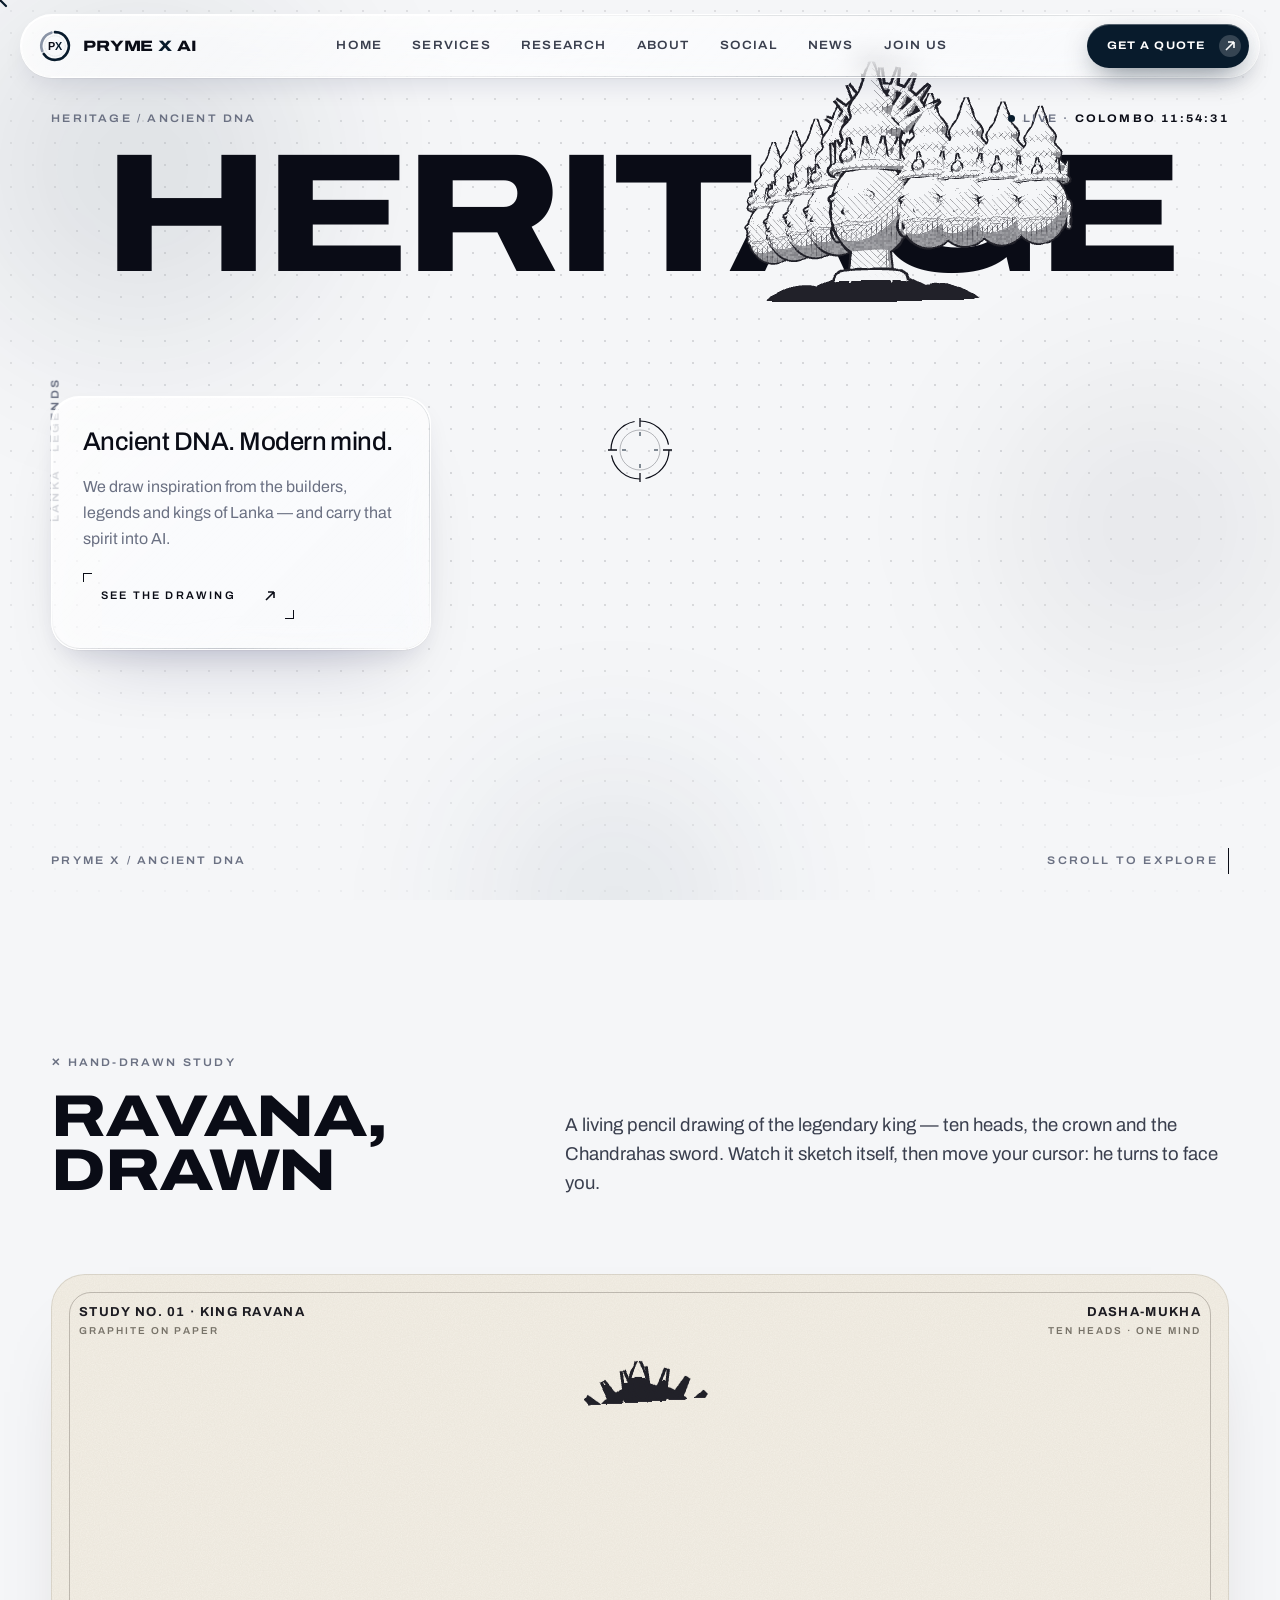
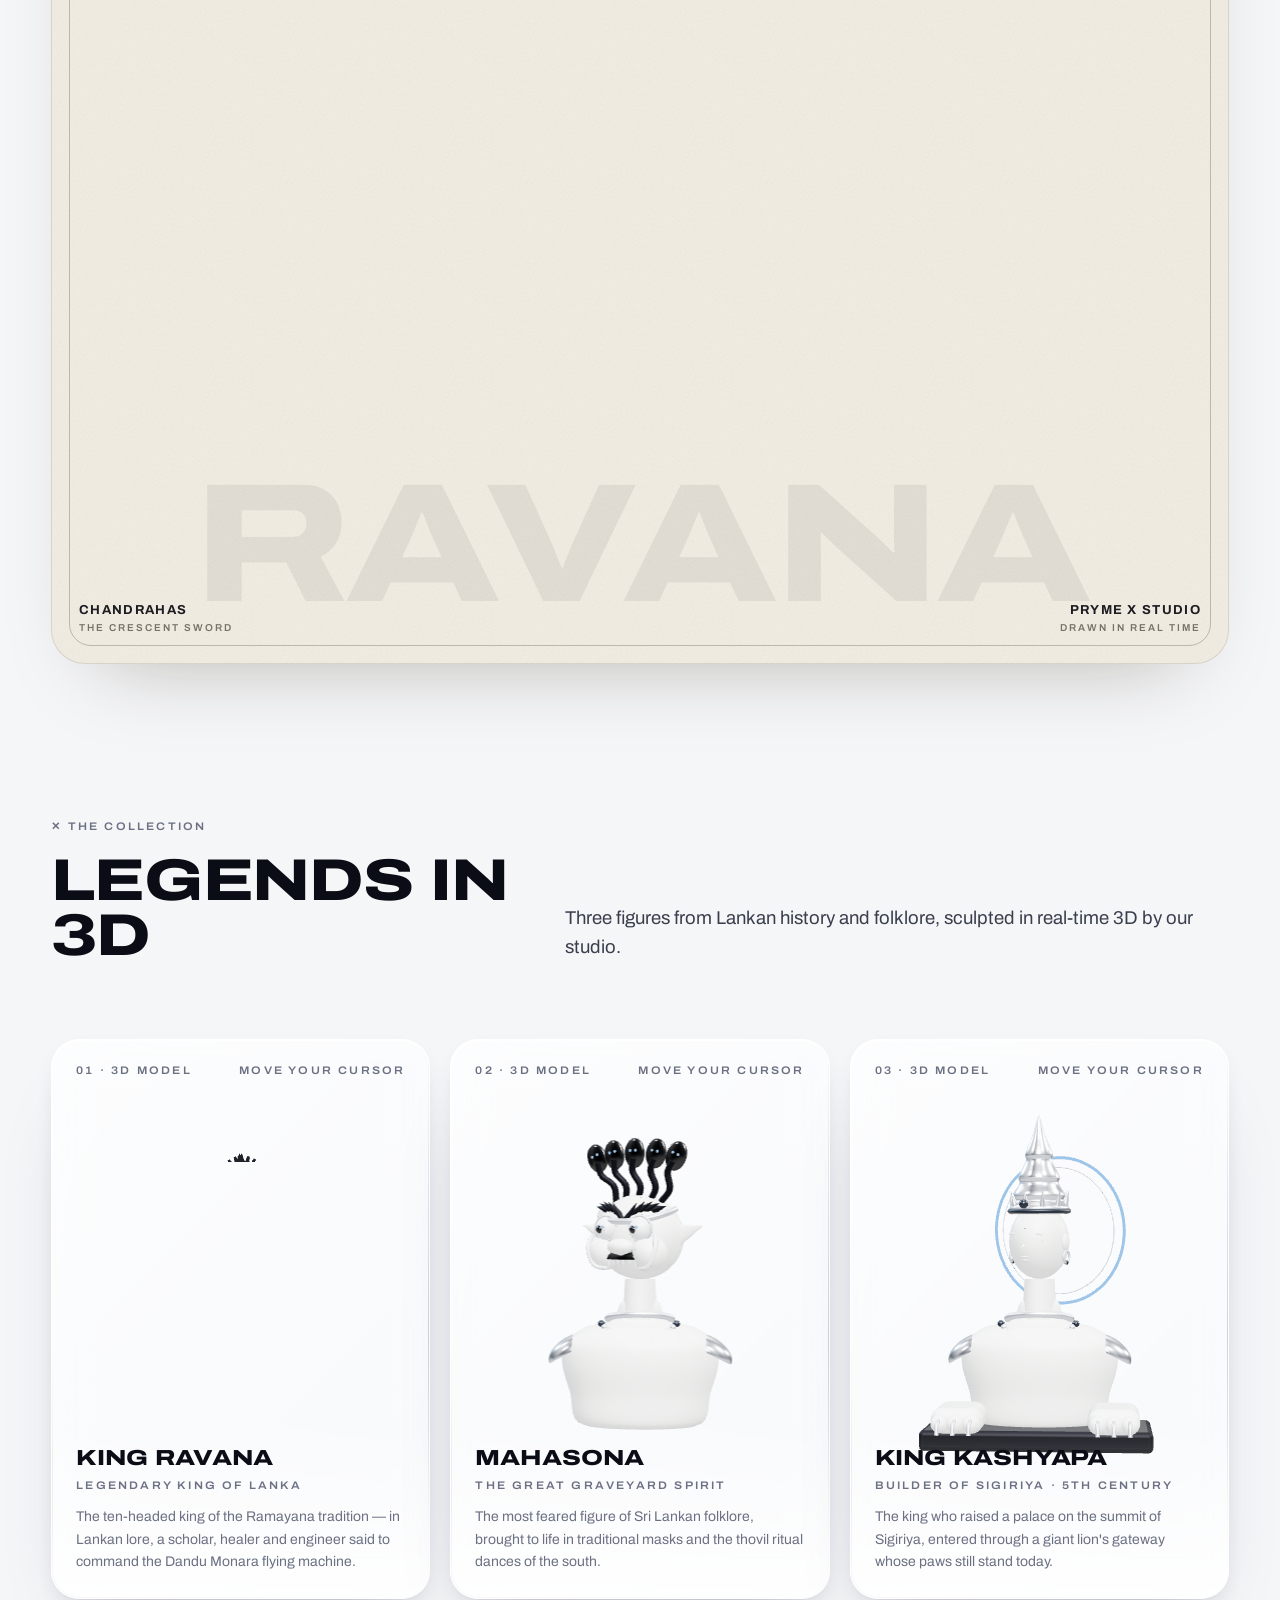
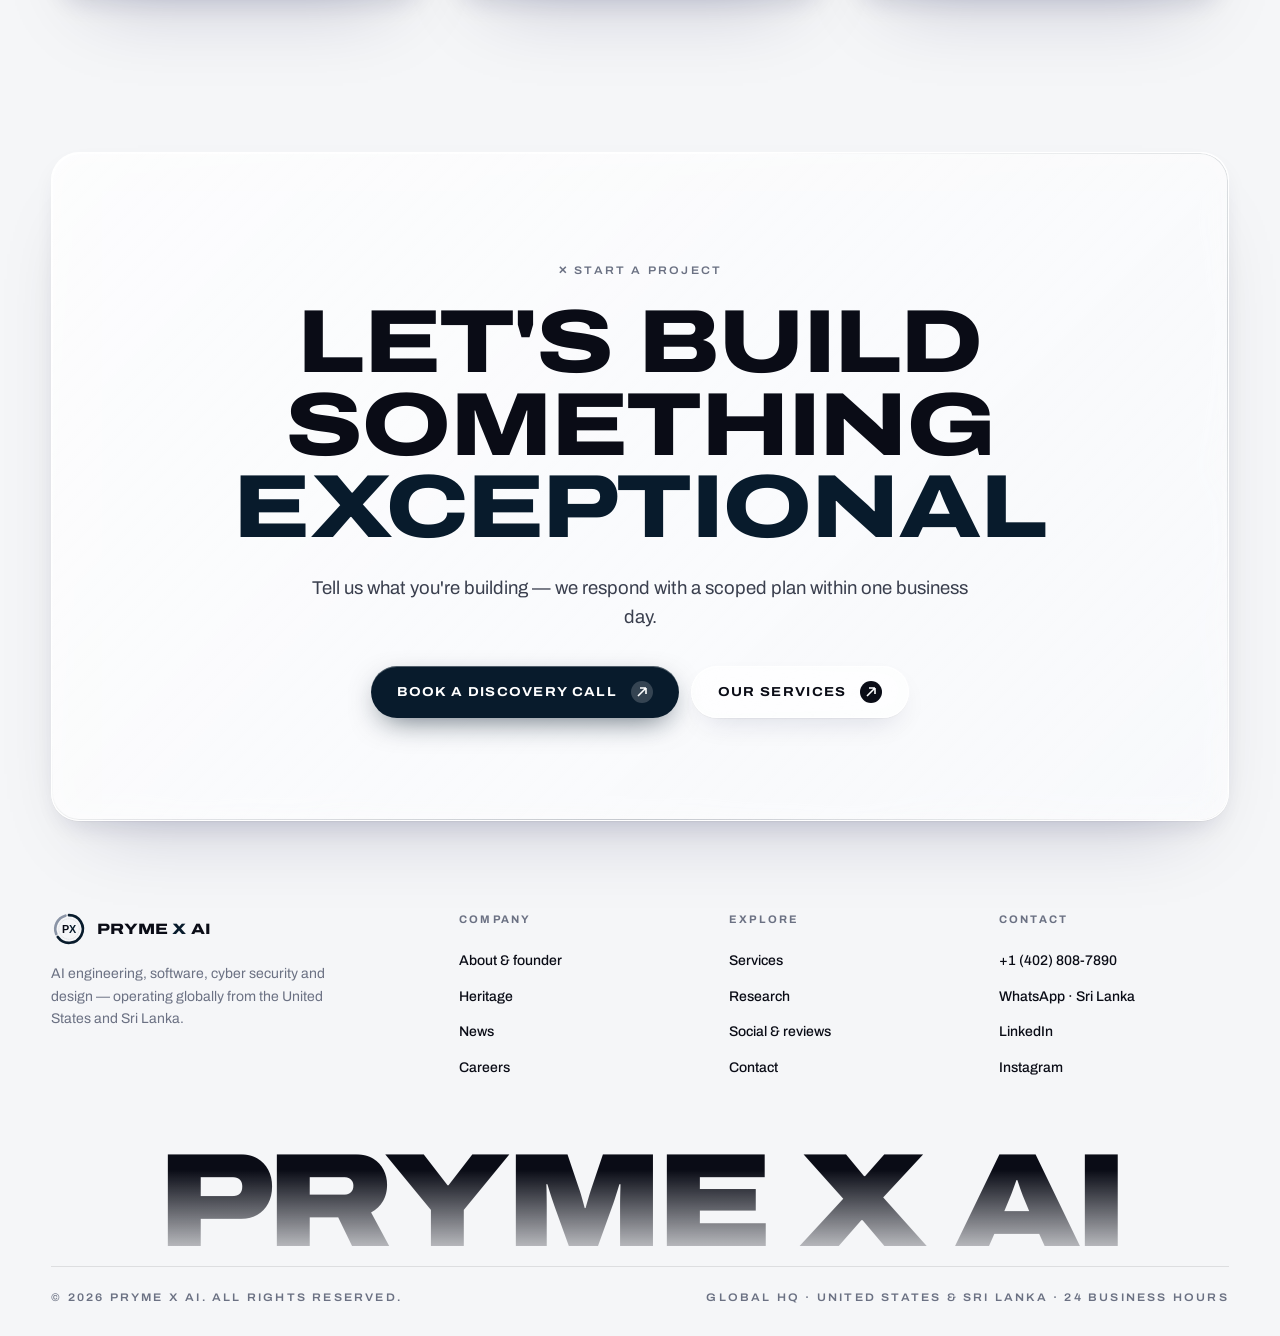
==== heritage.html @ f68b7bb7 "Add files via upload" ====
<!DOCTYPE html>
<html lang="en">
<head>
<meta charset="utf-8">
<meta name="viewport" content="width=device-width, initial-scale=1, viewport-fit=cover">
<title>Heritage — Pryme X AI</title>
<meta name="description" content="Pryme X AI heritage: a hand-drawn study of King Ravana and real-time 3D models of Ravana, Mahasona and King Kashyapa.">
<meta name="theme-color" content="#F5F6F8">
<meta property="og:type" content="website">
<meta property="og:site_name" content="Pryme X AI">
<meta property="og:title" content="Heritage — Pryme X AI">
<meta property="og:description" content="Pryme X AI heritage: a hand-drawn study of King Ravana and real-time 3D models of Ravana, Mahasona and King Kashyapa.">
<meta property="og:image" content="assets/img/og-image.png">
<meta name="twitter:card" content="summary_large_image">
<link rel="icon" type="image/svg+xml" href="assets/img/favicon.svg">
<link rel="icon" type="image/png" sizes="32x32" href="assets/img/favicon-32.png">
<link rel="apple-touch-icon" href="assets/img/apple-touch-icon.png">
<link rel="manifest" href="site.webmanifest">
<link rel="preload" href="assets/fonts/archivo-latin-wdth-normal.woff2" as="font" type="font/woff2" crossorigin>
<link rel="stylesheet" href="assets/css/style.css">
<script type="importmap">{"imports":{"three":"./assets/js/vendor/three.module.min.js"}}</script>
<script src="site-config.js"></script>
<script src="assets/js/main.js" defer></script>
<script type="module" src="assets/js/scenes.js"></script>
</head>
<body data-page-id="heritage">
<div class="loader" aria-hidden="true">
  <div class="ld-panel ld-top"></div><div class="ld-panel ld-bot"></div>
  <div class="ld-grid"></div>
  <div class="ld-corner tl label">Pryme X / Core AI</div><div class="ld-corner tr label">Colombo · United States</div>
  <div class="ld-corner bl label">v2026.10</div><div class="ld-corner br label"><span class="ld-status">Initialising core</span></div>
  <div class="ld-center">
    <div class="ld-mark">
      <svg class="ld-ring" viewBox="0 0 200 200"><circle class="ld-track" cx="100" cy="100" r="92"/><circle class="ld-prog" cx="100" cy="100" r="92"/><g class="ld-ticks"></g></svg>
      <svg class="ld-spin" viewBox="0 0 200 200"><circle cx="100" cy="100" r="78" fill="none" stroke="#0A0C16" stroke-opacity=".25" stroke-width="1" stroke-dasharray="2 7"/><path d="M100 22 A78 78 0 0 1 178 100" fill="none" stroke="#081B2C" stroke-width="2" stroke-linecap="round"/></svg>
      <img data-logo src="assets/img/logo.svg" alt="" width="84" height="84">
    </div>
    <div class="ld-word"><span>P</span><span>R</span><span>Y</span><span>M</span><span>E</span><span class="sp"> </span><span class="x">X</span><span class="sp"> </span><span>A</span><span>I</span></div>
    <div class="ld-bar"><i></i></div>
    <div class="ld-pct"><b class="pct">000</b><span class="label">%</span></div>
  </div>
</div>
<div class="page-fade" aria-hidden="true"></div>
<div class="ambient" aria-hidden="true"><i></i><i></i><i></i></div>
<svg width="0" height="0" style="position:absolute" aria-hidden="true"><filter id="liquid" x="0" y="0" width="100%" height="100%" color-interpolation-filters="sRGB"><feTurbulence type="fractalNoise" baseFrequency="0.006 0.011" numOctaves="2" seed="11" result="n"/><feGaussianBlur in="n" stdDeviation="2.5" result="nb"/><feDisplacementMap in="SourceGraphic" in2="nb" scale="34" xChannelSelector="R" yChannelSelector="G"/></filter></svg>
<header class="nav glass liquid">
  <a class="brand" href="index.html" aria-label="Pryme X AI home"><img data-logo src="assets/img/logo.svg" alt="Pryme X AI logo" width="36" height="36"><span>PRYME <em>X</em> AI</span></a>
  <nav aria-label="Main"><ul class="nav-links"><li><a href="index.html" data-page="index">Home</a></li><li><a href="services.html" data-page="services">Services</a></li><li><a href="research.html" data-page="research">Research</a></li><li><a href="about.html" data-page="about">About</a></li><li><a href="social.html" data-page="social">Social</a></li><li><a href="news.html" data-page="news">News</a></li><li><a href="join.html" data-page="join">Join Us</a></li></ul></nav>
  <a class="btn btn-primary" href="join.html#contact" >Get a quote<span class="arr"><svg width="12" height="12" viewBox="0 0 12 12" fill="none"><path d="M2 10L10 2M10 2H4M10 2v6" stroke="currentColor" stroke-width="1.6"/></svg></span></a>
  <button class="burger" aria-label="Menu" aria-expanded="false"><span></span></button>
</header>
<div class="mnav"><a href="index.html" data-page="index">Home</a><a href="services.html" data-page="services">Services</a><a href="research.html" data-page="research">Research</a><a href="about.html" data-page="about">About</a><a href="social.html" data-page="social">Social</a><a href="news.html" data-page="news">News</a><a href="join.html" data-page="join">Join Us</a><a href="heritage.html" data-page="heritage">Heritage</a><div style="margin-top:auto"><a class="btn btn-primary" href="join.html#contact" >Get a quote<span class="arr"><svg width="12" height="12" viewBox="0 0 12 12" fill="none"><path d="M2 10L10 2M10 2H4M10 2v6" stroke="currentColor" stroke-width="1.6"/></svg></span></a></div></div>
<main>
<section class="hero">
  <div class="wrap crumbs"><span class="label">Heritage / Ancient DNA</span><span class="label"><span class="dot" style="display:inline-block;margin-right:8px"></span>Live · <b data-clock>Colombo</b></span></div>
  <h1 class="mega" data-scramble>HERITAGE</h1>
  <div class="stage" data-scene="ravana" data-mode="hero" data-offset="0.36"></div>
  <span class="side-tag label">lanka · legends</span>
  <div class="hero-card glass liquid card" style="left:var(--pad);top:44%" data-reveal data-tilt>
    <p class="title-lg">Ancient DNA. Modern mind.</p>
    <p class="muted" style="margin-bottom:22px">We draw inspiration from the builders, legends and kings of Lanka — and carry that spirit into AI.</p>
    <a class="bracket" href="#xray">See the drawing <svg width="12" height="12" viewBox="0 0 12 12" fill="none"><path d="M2 10L10 2M10 2H4M10 2v6" stroke="currentColor" stroke-width="1.6"/></svg></a>
  </div>
  
  <div class="hero-meta"><span class="label">Pryme X / Ancient DNA</span><span class="label scroll-cue">Scroll to explore <i></i></span></div>
</section>

<section class="section" id="xray"><div class="wrap">
  <div class="section-head"><div><span class="label">✕ Hand-drawn study</span><h2 class="h2" data-reveal>Ravana, drawn</h2></div><p class="lead" data-reveal style="--d:.1s">A living pencil drawing of the legendary king — ten heads, the crown and the Chandrahas sword. Watch it sketch itself, then move your cursor: he turns to face you.</p></div>
  <div class="sketch" data-reveal>
    <h2 class="mega" aria-hidden="true">RAVANA</h2>
    <div class="stage" data-scene="sketch"></div>
    <div class="anno" style="left:28px;top:28px"><b>Study No. 01 · King Ravana</b>Graphite on paper</div>
    <div class="anno" style="right:28px;top:28px;text-align:right"><b>Dasha-mukha</b>Ten heads · one mind</div>
    <div class="anno" style="left:28px;bottom:28px"><b>Chandrahas</b>The crescent sword</div>
    <div class="anno" style="right:28px;bottom:28px;text-align:right"><b>Pryme X Studio</b>Drawn in real time</div>
  </div>
</div></section>
<section class="section" style="padding-top:0"><div class="wrap">
  <div class="section-head"><div><span class="label">✕ The collection</span><h2 class="h2" data-reveal>Legends in 3D</h2></div><p class="lead" data-reveal style="--d:.1s">Three figures from Lankan history and folklore, sculpted in real-time 3D by our studio.</p></div>
  <div class="grid-3"><article class="glass model-card" data-reveal style="--d:0.0s"><div class="stage" data-scene="ravana"></div><div class="top"><span class="label">01 · 3D model</span><span class="label">Move your cursor</span></div><div class="meta"><div><h3 class="h3">King Ravana</h3><span class="label">Legendary king of Lanka</span><p class="muted" style="font-size:14px;margin-top:10px">The ten-headed king of the Ramayana tradition — in Lankan lore, a scholar, healer and engineer said to command the Dandu Monara flying machine.</p></div></div></article><article class="glass model-card" data-reveal style="--d:0.08s"><div class="stage" data-scene="mahasona"></div><div class="top"><span class="label">02 · 3D model</span><span class="label">Move your cursor</span></div><div class="meta"><div><h3 class="h3">Mahasona</h3><span class="label">The great graveyard spirit</span><p class="muted" style="font-size:14px;margin-top:10px">The most feared figure of Sri Lankan folklore, brought to life in traditional masks and the thovil ritual dances of the south.</p></div></div></article><article class="glass model-card" data-reveal style="--d:0.16s"><div class="stage" data-scene="kashyapa"></div><div class="top"><span class="label">03 · 3D model</span><span class="label">Move your cursor</span></div><div class="meta"><div><h3 class="h3">King Kashyapa</h3><span class="label">Builder of Sigiriya · 5th century</span><p class="muted" style="font-size:14px;margin-top:10px">The king who raised a palace on the summit of Sigiriya, entered through a giant lion's gateway whose paws still stand today.</p></div></div></article></div>
</div></section>

</main>
<section class="wrap" style="padding-bottom:20px">
  <div class="cta glass liquid" data-reveal>
    <span class="label">✕ Start a project</span>
    <h2 class="h1">Let's build something <span class="blue">exceptional</span></h2>
    <p class="lead">Tell us what you're building — we respond with a scoped plan within one business day.</p>
    <div class="btn-row"><a class="btn btn-primary" href="join.html#contact" >Book a discovery call<span class="arr"><svg width="12" height="12" viewBox="0 0 12 12" fill="none"><path d="M2 10L10 2M10 2H4M10 2v6" stroke="currentColor" stroke-width="1.6"/></svg></span></a><a class="btn btn-glass" href="services.html" >Our services<span class="arr"><svg width="12" height="12" viewBox="0 0 12 12" fill="none"><path d="M2 10L10 2M10 2H4M10 2v6" stroke="currentColor" stroke-width="1.6"/></svg></span></a></div>
  </div>
</section>
<footer>
  <div class="wrap">
    <div class="foot">
      <div>
        <a class="brand" href="index.html"><img data-logo src="assets/img/logo.svg" alt="Pryme X AI logo" width="36" height="36"><span>PRYME <em>X</em> AI</span></a>
        <p>AI engineering, software, cyber security and design — operating globally from the United States and Sri Lanka.</p>
      </div>
      <div><h4>Company</h4><ul><li><a href="about.html">About &amp; founder</a></li><li><a href="heritage.html">Heritage</a></li><li><a href="news.html">News</a></li><li><a href="join.html">Careers</a></li></ul></div>
      <div><h4>Explore</h4><ul><li><a href="services.html">Services</a></li><li><a href="research.html">Research</a></li><li><a href="social.html">Social &amp; reviews</a></li><li><a href="join.html#contact">Contact</a></li></ul></div>
      <div><h4>Contact</h4><ul><li><a data-phone-us href="tel:+14028087890">+1 (402) 808-7890</a></li><li><a data-wa href="https://wa.me/94740875089" target="_blank" rel="noopener">WhatsApp · Sri Lanka</a></li><li><a href="https://www.linkedin.com/in/yasiru-nethshan-gunasinghe-990766284/" target="_blank" rel="noopener">LinkedIn</a></li><li><a href="https://www.instagram.com/prymexai/" target="_blank" rel="noopener">Instagram</a></li></ul></div>
    </div>
    <div class="foot-mega" aria-hidden="true">PRYME X AI</div>
    <div class="foot-bottom"><span class="label">© <span data-year>2026</span> Pryme X AI. All rights reserved.</span><span class="label">Global HQ · United States &amp; Sri Lanka · 24 business hours</span></div>
  </div>
</footer>
</body>
</html>
---- assets/css/style.css ----
/* ==========================================================================
   PRYME X AI — Liquid Glass Design System
   Colours: white · black · deep blue.  Change brand colours here only.
   ========================================================================== */

@font-face {
  font-family: "Archivo";
  src: url("../fonts/archivo-latin-wdth-normal.woff2") format("woff2-variations");
  font-weight: 100 900; font-stretch: 62% 125%; font-style: normal; font-display: swap;
  unicode-range: U+0000-00FF, U+0131, U+0152-0153, U+02BB-02BC, U+02C6, U+02DA, U+02DC, U+0304, U+0308, U+0329, U+2000-206F, U+20AC, U+2122, U+2191, U+2193, U+2212, U+2215, U+FEFF, U+FFFD;
}
@font-face {
  font-family: "Archivo";
  src: url("../fonts/archivo-latin-ext-wdth-normal.woff2") format("woff2-variations");
  font-weight: 100 900; font-stretch: 62% 125%; font-style: normal; font-display: swap;
  unicode-range: U+0100-02BA, U+02BD-02C5, U+02C7-02CC, U+02CE-02D7, U+02DD-02FF, U+0304, U+0308, U+0329, U+1D00-1DBF, U+1E00-1E9F, U+1EF2-1EFF, U+2020, U+20A0-20AB, U+20AD-20C0, U+2113, U+2C60-2C7F, U+A720-A7FF;
}

:root {
  --blue: #081B2C;          /* deep blue — brand accent */
  --blue-2: #1E3A56;        /* lighter blue for glows */
  --ink: #0A0C16;           /* black */
  --ink-2: #3A3F4E;
  --muted: #6B7183;
  --bg: #F5F6F8;            /* white background */
  --white: #FFFFFF;
  --line: rgba(10, 12, 22, .10);
  --line-2: rgba(10, 12, 22, .18);
  --glass: rgba(255, 255, 255, .52);
  --glass-strong: rgba(255, 255, 255, .72);
  --glass-border: rgba(255, 255, 255, .95);
  --shadow: 0 1px 1px rgba(10,12,22,.04), 0 12px 30px -12px rgba(10,20,70,.16), 0 40px 80px -40px rgba(10,20,70,.22);
  --radius: 28px;
  --radius-s: 16px;
  --pad: clamp(16px, 4vw, 56px);
  --max: 1360px;
  --ease: cubic-bezier(.22, 1, .36, 1);
  --font: "Archivo", "Helvetica Neue", Arial, sans-serif;
}

* { box-sizing: border-box; margin: 0; padding: 0; }
html { -webkit-text-size-adjust: 100%; scroll-behavior: smooth; }
html, body { overflow-x: clip; }
body {
  font-family: var(--font); font-stretch: 100%; font-weight: 400;
  color: var(--ink); background: var(--bg);
  font-size: 16px; line-height: 1.6; overflow-x: hidden;
  -webkit-font-smoothing: antialiased; text-rendering: optimizeLegibility;
}
img, svg, canvas, video { display: block; max-width: 100%; }
a { color: inherit; text-decoration: none; }
button { font: inherit; color: inherit; background: none; border: 0; cursor: pointer; }
::selection { background: var(--blue); color: #fff; }

/* ---------- ambient background (gives the glass something to refract) ---------- */
.ambient { position: fixed; inset: 0; z-index: -2; pointer-events: none; overflow: hidden; }
.ambient::before { /* dot grid */
  content: ""; position: absolute; inset: 0;
  background-image: radial-gradient(rgba(10,12,22,.13) 1px, transparent 1.2px);
  background-size: 22px 22px;
  mask-image: radial-gradient(ellipse 90% 80% at 50% 40%, #000 30%, transparent 100%);
}
.ambient i { position: absolute; border-radius: 50%; filter: blur(70px); opacity: .55; animation: drift 26s var(--ease) infinite alternate; }
.ambient i:nth-child(1) { width: 46vw; height: 46vw; left: -12vw; top: -10vw; background: radial-gradient(circle, rgba(8,27,44,.22), transparent 65%); }
.ambient i:nth-child(2) { width: 40vw; height: 40vw; right: -10vw; top: 30vh; background: radial-gradient(circle, rgba(10,12,22,.14), transparent 65%); animation-duration: 32s; }
.ambient i:nth-child(3) { width: 36vw; height: 36vw; left: 30vw; bottom: -18vw; background: radial-gradient(circle, rgba(30,58,86,.18), transparent 65%); animation-duration: 38s; }
@keyframes drift { to { transform: translate3d(8vw, 6vh, 0) scale(1.15); } }

/* ---------- typography: one family, two widths ---------- */
.h1, .h2, .h3, .title-lg, .big-quote { overflow-wrap: break-word; hyphens: manual; min-width: 0; }
.mega, .h1, .h2, .h3, .wide {
  font-stretch: 125%; font-weight: 800; text-transform: uppercase; letter-spacing: -.02em; line-height: .92;
}
.mega { font-size: clamp(54px, 13.2vw, 230px); letter-spacing: -.035em; line-height: .82; }
.h1 { font-size: clamp(28px, 7vw, 112px); }
.h2 { font-size: clamp(30px, 4.6vw, 72px); }
.h2.fit { font-size: clamp(26px, 3vw, 50px); }
.h3 { font-size: clamp(18px, 1.7vw, 24px); letter-spacing: -.005em; line-height: 1.1; }
.lead { font-size: clamp(17px, 1.45vw, 21px); line-height: 1.55; color: var(--ink-2); max-width: 60ch; }
.title-lg { font-size: clamp(26px, 3vw, 44px); font-weight: 500; line-height: 1.12; letter-spacing: -.02em; }
.label {
  font-size: 11px; font-weight: 600; font-stretch: 110%; letter-spacing: .2em; text-transform: uppercase; color: var(--muted);
  font-variant-numeric: tabular-nums;
}
.label b { color: var(--ink); font-weight: 700; }
.blue { color: var(--blue); }
.muted { color: var(--muted); }
p + p { margin-top: 1em; }

/* ---------- layout ---------- */
.wrap { width: 100%; max-width: var(--max); margin: 0 auto; padding: 0 var(--pad); }
section { position: relative; }
.section { padding: clamp(80px, 12vw, 170px) 0; }
.section-head { display: grid; grid-template-columns: 1fr 1.4fr; gap: 40px; align-items: end; margin-bottom: clamp(40px, 6vw, 80px); }
.section-head .label { margin-bottom: 18px; display: block; }
.rule { height: 1px; background: var(--line); border: 0; }
.grid-2 { display: grid; grid-template-columns: repeat(2, 1fr); gap: 20px; }
.grid-3 { display: grid; grid-template-columns: repeat(3, 1fr); gap: 20px; }
.grid-4 { display: grid; grid-template-columns: repeat(4, 1fr); gap: 20px; }

/* ---------- liquid glass ---------- */
.glass {
  position: relative; isolation: isolate;
  background: linear-gradient(135deg, rgba(255,255,255,.72), rgba(255,255,255,.38));
  -webkit-backdrop-filter: blur(22px) saturate(170%); backdrop-filter: blur(22px) saturate(170%);
  border: 1px solid var(--glass-border); border-radius: var(--radius);
  box-shadow: inset 0 1px 0 rgba(255,255,255,1), inset 0 -1px 0 rgba(10,12,22,.05), inset 0 0 24px rgba(255,255,255,.35), var(--shadow);
}
.glass::before { /* specular rim */
  content: ""; position: absolute; inset: 0; border-radius: inherit; padding: 1px; pointer-events: none; z-index: -1;
  background: linear-gradient(140deg, rgba(255,255,255,1), rgba(255,255,255,.1) 35%, rgba(8,27,44,.18) 70%, rgba(255,255,255,.9));
  -webkit-mask: linear-gradient(#000 0 0) content-box, linear-gradient(#000 0 0); -webkit-mask-composite: xor; mask-composite: exclude;
}
.glass::after { /* moving glare (driven by --gx / --gy) */
  content: ""; position: absolute; inset: 0; border-radius: inherit; pointer-events: none; z-index: 2; opacity: 0; transition: opacity .4s;
  background: radial-gradient(420px circle at var(--gx, 50%) var(--gy, 0%), rgba(255,255,255,.6), transparent 45%);
  mix-blend-mode: soft-light;
}
.glass:hover::after { opacity: 1; }
.liquid-on .glass.liquid { -webkit-backdrop-filter: blur(14px) saturate(180%) url(#liquid); backdrop-filter: blur(14px) saturate(180%) url(#liquid); }
.glass-dark {
  background: linear-gradient(135deg, rgba(10,12,22,.72), rgba(10,12,22,.42));
  -webkit-backdrop-filter: blur(22px) saturate(160%); backdrop-filter: blur(22px) saturate(160%);
  border: 1px solid rgba(255,255,255,.18); color: #fff; border-radius: var(--radius);
  box-shadow: inset 0 1px 0 rgba(255,255,255,.25), 0 30px 60px -30px rgba(0,0,0,.5);
}
[data-tilt] { transform-style: preserve-3d; transition: transform .5s var(--ease); will-change: transform; }
.card { padding: clamp(22px, 2.4vw, 34px); }

/* ---------- buttons ---------- */
.btn {
  --h: 52px; position: relative; display: inline-flex; align-items: center; gap: 14px; height: var(--h); padding: 0 26px;
  border-radius: 999px; font-size: 13px; font-weight: 700; font-stretch: 112%; letter-spacing: .1em; text-transform: uppercase;
  transition: transform .35s var(--ease), background .35s, color .35s, box-shadow .35s; overflow: hidden; white-space: nowrap;
}
.btn .arr { width: 22px; height: 22px; border-radius: 50%; display: grid; place-items: center; transition: transform .4s var(--ease); }
.btn:hover .arr { transform: rotate(-45deg); }
.btn-primary { background: var(--blue); color: #fff; box-shadow: 0 10px 30px -10px rgba(8,27,44,.7), inset 0 1px 0 rgba(255,255,255,.3); }
.btn-primary .arr { background: rgba(255,255,255,.18); }
.btn-primary:hover { background: #1E3A56; box-shadow: 0 10px 30px -10px rgba(10,12,22,.6); }
.btn-ink { background: var(--ink); color: #fff; }
.btn-ink .arr { background: rgba(255,255,255,.14); }
.btn-ink:hover { background: var(--blue); }
.btn-glass { background: rgba(255,255,255,.55); border: 1px solid rgba(255,255,255,.95); -webkit-backdrop-filter: blur(16px); backdrop-filter: blur(16px); box-shadow: var(--shadow); }
.btn-glass .arr { background: var(--ink); color: #fff; }
.btn-glass:hover { background: #fff; }
.btn-line { border: 1px solid var(--line-2); }
.btn-line:hover { border-color: var(--ink); }
.btn:active { transform: scale(.97); }
.btn-row { display: flex; flex-wrap: wrap; gap: 12px; }

/* corner-bracket link (AbsolX style) */
.bracket { position: relative; display: inline-flex; align-items: center; gap: 28px; padding: 14px 18px; font-size: 11px; font-weight: 600; letter-spacing: .2em; text-transform: uppercase; }
.bracket::before, .bracket::after { content: ""; position: absolute; width: 8px; height: 8px; border: 1px solid var(--ink); transition: all .35s var(--ease); }
.bracket::before { top: 0; left: 0; border-right: 0; border-bottom: 0; }
.bracket::after { bottom: 0; right: 0; border-left: 0; border-top: 0; }
.bracket:hover::before, .bracket:hover::after { width: 100%; height: 100%; border-color: var(--blue); }
.bracket:hover { color: var(--blue); }

/* ---------- navigation ---------- */
.nav {
  position: fixed; z-index: 50; top: 14px; left: 50%; transform: translateX(-50%);
  width: min(calc(100% - 24px), 1240px); height: 64px; padding: 0 10px 0 16px;
  display: flex; align-items: center; justify-content: space-between; gap: 18px; border-radius: 999px;
  transition: transform .5s var(--ease), top .5s var(--ease);
}
.nav.hide { transform: translate(-50%, -120%); }
.brand { display: flex; align-items: center; gap: 10px; flex-shrink: 0; }
.brand img { width: 36px; height: 36px; object-fit: contain; }
.brand span { font-size: 15px; font-weight: 800; font-stretch: 125%; letter-spacing: -.01em; white-space: nowrap; }
.brand span em { font-style: normal; color: var(--blue); }
.nav-links { display: flex; gap: 2px; list-style: none; }
.nav-links a {
  position: relative; display: block; padding: 9px 14px; border-radius: 999px; font-size: 12px; font-weight: 600; font-stretch: 110%;
  letter-spacing: .1em; text-transform: uppercase; color: var(--ink-2); transition: color .3s, background .3s;
}
.nav-links a:hover { color: var(--ink); background: rgba(255,255,255,.7); }
.nav-links a.active { color: #fff; background: var(--ink); }
.nav .btn { --h: 44px; padding: 0 8px 0 20px; font-size: 11px; }
.burger { display: none; width: 44px; height: 44px; border-radius: 50%; background: var(--ink); color: #fff; place-items: center; }
.burger span { display: block; width: 16px; height: 1.5px; background: currentColor; box-shadow: 0 5px 0 currentColor, 0 -5px 0 currentColor; }
.mnav {
  position: fixed; z-index: 49; inset: 0; padding: 100px 24px 30px; display: flex; flex-direction: column; gap: 6px;
  background: rgba(245,246,248,.82); -webkit-backdrop-filter: blur(30px) saturate(180%); backdrop-filter: blur(30px) saturate(180%);
  opacity: 0; visibility: hidden; transition: opacity .4s, visibility .4s;
}
.mnav.open { opacity: 1; visibility: visible; }
.mnav a { font-size: clamp(30px, 9vw, 48px); font-weight: 800; font-stretch: 125%; text-transform: uppercase; letter-spacing: -.02em; line-height: 1.1; padding: 6px 0; border-bottom: 1px solid var(--line); transform: translateY(20px); opacity: 0; transition: all .5s var(--ease); }
.mnav.open a { transform: none; opacity: 1; }
.mnav a.active { color: var(--blue); }

/* ---------- scope cursor ---------- */
.scope, .scope-x { position: fixed; left: 0; top: 0; z-index: 9999; pointer-events: none; will-change: transform; }
.scope { width: 64px; height: 64px; margin: -32px 0 0 -32px; transition: width .35s var(--ease), height .35s var(--ease), margin .35s var(--ease), opacity .3s; }
.scope svg { width: 100%; height: 100%; overflow: visible; }
.scope .ring { animation: spin 9s linear infinite; transform-origin: 50% 50%; }
.scope-x { width: 18px; height: 18px; margin: -9px 0 0 -9px; }
.scope-x svg { width: 100%; height: 100%; }
.scope.hot { width: 92px; height: 92px; margin: -46px 0 0 -46px; }
.scope.hot .ring circle { stroke: var(--blue); }
.scope.down { width: 46px; height: 46px; margin: -23px 0 0 -23px; }
.has-scope, .has-scope * { cursor: none !important; }
@keyframes spin { to { transform: rotate(360deg); } }

/* ---------- hero (shared) ---------- */
.hero { position: relative; min-height: 100svh; padding: 110px 0 40px; overflow: hidden; display: flex; flex-direction: column; }
.hero .stage { position: absolute; inset: 0; z-index: 1; }
.hero .stage canvas { width: 100% !important; height: 100% !important; }
.hero .mega { position: relative; z-index: 0; text-align: center; white-space: nowrap; color: var(--ink); }
.hero .over { position: relative; z-index: 2; }
.hero-meta { position: absolute; z-index: 3; left: var(--pad); right: var(--pad); bottom: 26px; display: flex; justify-content: space-between; align-items: center; pointer-events: none; }
.hero-meta > * { pointer-events: auto; }
.crumbs { position: relative; z-index: 3; display: flex; justify-content: space-between; margin-bottom: 18px; }
.scroll-cue { display: inline-flex; gap: 10px; align-items: center; }
.scroll-cue i { width: 1px; height: 26px; background: var(--ink); position: relative; overflow: hidden; }
.scroll-cue i::after { content: ""; position: absolute; left: 0; top: -100%; width: 1px; height: 100%; background: var(--blue); animation: cue 1.8s var(--ease) infinite; }
@keyframes cue { to { top: 100%; } }
.side-tag { position: absolute; z-index: 3; left: calc(var(--pad) - 4px); top: 50%; writing-mode: vertical-rl; transform: rotate(180deg) translateY(50%); }
.hero-card { position: absolute; z-index: 3; max-width: 380px; }
.hero-card .title-lg { font-size: clamp(22px, 2vw, 30px); margin-bottom: 18px; }
.chip { display: inline-flex; align-items: center; gap: 10px; padding: 8px 14px; border-radius: 999px; }
.dot { width: 7px; height: 7px; border-radius: 50%; background: var(--blue); box-shadow: 0 0 0 0 rgba(8,27,44,.5); animation: ping 2s infinite; flex-shrink: 0; }
@keyframes ping { 70% { box-shadow: 0 0 0 9px rgba(8,27,44,0); } 100% { box-shadow: 0 0 0 0 rgba(8,27,44,0); } }

/* ---------- home hero: real Colombo photo banner ---------- */
.home-hero { padding: 12px; min-height: 100svh; }
.banner {
  position: relative; flex: 1; min-height: calc(100svh - 24px); border-radius: 34px; overflow: hidden; isolation: isolate;
  background: #1b1f2a; box-shadow: 0 40px 80px -40px rgba(10,20,70,.45);
}
.banner .photo {
  position: absolute; inset: -4%; z-index: -2;
  background-image: var(--hero-img, url("https://images.unsplash.com/photo-1561426802-392f5b6290cf?q=80&w=2400&auto=format&fit=crop"));
  background-size: cover; background-position: 50% 45%;
  animation: kenburns 28s ease-in-out infinite alternate; will-change: transform;
}
@keyframes kenburns { from { transform: scale(1) translate3d(0,0,0); } to { transform: scale(1.12) translate3d(-1.5%, -1%, 0); } }
.banner::before { content: ""; position: absolute; inset: 0; z-index: -1;
  background: linear-gradient(100deg, rgba(5,8,25,.82) 0%, rgba(5,8,25,.45) 42%, rgba(5,8,25,.05) 70%), linear-gradient(0deg, rgba(5,8,25,.65), transparent 40%); }
.banner .stage { z-index: 1; }
.banner-inner { position: relative; z-index: 2; height: 100%; min-height: calc(100svh - 24px); padding: 120px clamp(22px, 5vw, 72px) 34px; display: flex; flex-direction: column; justify-content: flex-end; color: #fff; pointer-events: none; }
.banner-inner > * { pointer-events: auto; }
.banner .h1 { max-width: 12ch; margin: 22px 0 22px; font-size: clamp(30px, 6.4vw, 100px); }
.banner-inner > .chip { align-self: flex-start; }
.banner .h1 .blue { color: #A9BED3; }
.banner .lead { color: rgba(255,255,255,.82); margin-bottom: 30px; }
.banner .label { color: rgba(255,255,255,.7); }
.banner .chip { background: rgba(255,255,255,.12); border: 1px solid rgba(255,255,255,.28); -webkit-backdrop-filter: blur(14px); backdrop-filter: blur(14px); color: #fff; }
.stats { display: grid; grid-template-columns: repeat(4, 1fr); margin-top: 42px; padding: 22px 8px; }
.stats > div { text-align: center; padding: 6px 10px; border-left: 1px solid rgba(255,255,255,.16); }
.stats > div:first-child { border-left: 0; }
.stats .num { font-size: clamp(28px, 3.4vw, 48px); font-weight: 800; font-stretch: 125%; letter-spacing: -.03em; line-height: 1; }
.stats .num sup { color: #A9BED3; font-size: .6em; vertical-align: top; }
.stats .label { margin-top: 10px; display: block; }
.banner .loc { position: absolute; z-index: 2; right: clamp(22px, 5vw, 72px); top: 120px; text-align: right; }

/* ---------- marquee ---------- */
.marquee { overflow: hidden; padding: 30px 0; mask-image: linear-gradient(90deg, transparent, #000 10%, #000 90%, transparent); }
.marquee-track { display: flex; gap: 70px; width: max-content; animation: marq 40s linear infinite; }
.marquee-track span { font-size: 18px; font-weight: 700; font-stretch: 125%; text-transform: uppercase; color: #9aa0ae; letter-spacing: -.01em; white-space: nowrap; display: flex; align-items: center; gap: 70px; }
.marquee-track span::after { content: "✕"; font-size: 11px; color: var(--blue); }
@keyframes marq { to { transform: translateX(-50%); } }

/* ---------- cards & lists ---------- */
.svc { display: flex; flex-direction: column; min-height: 300px; }
.svc .idx { display: flex; justify-content: space-between; align-items: center; margin-bottom: auto; }
.svc .ico { width: 54px; height: 54px; border-radius: 16px; display: grid; place-items: center; background: var(--ink); color: #fff; margin: 34px 0 22px; }
.svc .ico svg { width: 24px; height: 24px; }
.svc h3 { margin-bottom: 10px; }
.svc p { color: var(--muted); font-size: 15px; }
.svc.feature { background: var(--ink); color: #fff; }
.svc.feature p { color: rgba(255,255,255,.7); }
.svc.feature .ico { background: var(--blue); }
.tags { display: flex; flex-wrap: wrap; gap: 6px; margin-top: 18px; }
.tags span { font-size: 11px; font-weight: 600; letter-spacing: .08em; text-transform: uppercase; padding: 6px 10px; border-radius: 999px; border: 1px solid var(--line-2); }
.svc.feature .tags span { border-color: rgba(255,255,255,.25); }
.filters { display: flex; flex-wrap: wrap; gap: 8px; margin-bottom: 30px; }
.filters button { padding: 10px 16px; border-radius: 999px; font-size: 12px; font-weight: 600; letter-spacing: .1em; text-transform: uppercase; border: 1px solid var(--line-2); transition: all .3s; }
.filters button.on, .filters button:hover { background: var(--ink); color: #fff; border-color: var(--ink); }
.svc.out { display: none; }

.split { display: grid; grid-template-columns: 1fr 1fr; gap: clamp(30px, 5vw, 80px); align-items: center; }
.big-quote { font-size: clamp(24px, 2.6vw, 38px); font-weight: 500; line-height: 1.2; letter-spacing: -.02em; }

.step { display: grid; grid-template-columns: 80px 1fr 1.2fr; gap: 20px; padding: 30px 0; border-top: 1px solid var(--line); align-items: start; }
.step:last-child { border-bottom: 1px solid var(--line); }
.step .n { font-size: 14px; font-weight: 700; color: var(--blue); font-stretch: 125%; }
.step p { color: var(--muted); }

/* research boxes */
.rbox { display: grid; grid-template-columns: 1.1fr 1fr; min-height: 420px; overflow: hidden; padding: 0; }
.rbox .rtext { padding: clamp(26px, 3.4vw, 50px); display: flex; flex-direction: column; }
.rbox .rtext .h2 { font-size: clamp(28px, 3.4vw, 52px); margin: 18px 0 18px; }
.rbox .rtext p { color: var(--ink-2); max-width: 46ch; }
.rbox .rvis { position: relative; min-height: 320px; background: linear-gradient(160deg, #eef0f5, #dfe3ec); border-left: 1px solid rgba(255,255,255,.9); overflow: hidden; }
.rbox .rvis svg { position: absolute; inset: 0; width: 100%; height: 100%; }
.status { display: inline-flex; align-items: center; gap: 8px; padding: 7px 12px; border-radius: 999px; font-size: 11px; font-weight: 700; letter-spacing: .14em; text-transform: uppercase; }
.status.dev { background: rgba(8,27,44,.08); color: var(--blue); }
.status.soon { background: var(--ink); color: #fff; }
.spec { margin-top: auto; padding-top: 26px; display: grid; grid-template-columns: repeat(3, 1fr); gap: 14px; }
.spec div { border-top: 1px solid var(--line-2); padding-top: 12px; }
.spec b { display: block; font-size: 20px; font-stretch: 125%; font-weight: 800; letter-spacing: -.02em; }
.progress { height: 4px; border-radius: 4px; background: var(--line); overflow: hidden; margin-top: 22px; }
.progress i { display: block; height: 100%; width: 0; background: linear-gradient(90deg, var(--blue), var(--blue-2)); border-radius: inherit; transition: width 1.8s var(--ease); }
.in .progress i { width: var(--p); }

/* ---------- world map ---------- */
.map { position: relative; padding: clamp(18px, 3vw, 44px); }
.map-frame { position: relative; aspect-ratio: 1000 / 394; }
.map-frame > img { width: 100%; height: 100%; opacity: .95; }
.pin { position: absolute; transform: translate(-50%, -50%); }
.pin .core { width: 12px; height: 12px; border-radius: 50%; background: var(--blue); border: 2px solid #fff; box-shadow: 0 0 0 1px var(--blue); position: relative; }
.pin .core::before, .pin .core::after { content: ""; position: absolute; inset: -2px; border-radius: 50%; border: 1px solid var(--blue); animation: pulse 2.6s var(--ease) infinite; }
.pin .core::after { animation-delay: 1.3s; }
.pin.soon .core { background: #fff; box-shadow: 0 0 0 1px var(--ink); }
.pin.soon .core::before, .pin.soon .core::after { border-color: var(--ink); opacity: .5; }
@keyframes pulse { from { transform: scale(1); opacity: .9; } to { transform: scale(4.2); opacity: 0; } }
.pin .tag { position: absolute; left: 50%; bottom: calc(100% + 12px); transform: translateX(-50%); white-space: nowrap; text-align: center; padding: 7px 11px; border-radius: 10px; }
.pin .tag b { display: block; font-size: 11px; font-weight: 800; font-stretch: 125%; letter-spacing: .06em; text-transform: uppercase; }
.pin .tag small { font-size: 9px; letter-spacing: .18em; text-transform: uppercase; color: var(--muted); font-weight: 600; }
.pin.below .tag { bottom: auto; top: calc(100% + 12px); }
.pin.left .tag { left: auto; right: 0; transform: none; }
.map-svg-lines { position: absolute; inset: 0; width: 100%; height: 100%; pointer-events: none; overflow: visible; }
.map-svg-lines path { fill: none; stroke: var(--blue); stroke-width: 1.4; stroke-dasharray: 4 6; animation: dash 18s linear infinite; vector-effect: non-scaling-stroke; }
@keyframes dash { to { stroke-dashoffset: -400; } }
.map-legend { display: flex; flex-wrap: wrap; justify-content: space-between; gap: 18px; padding-top: 22px; margin-top: 18px; border-top: 1px solid var(--line); }
.map-legend ul { display: flex; flex-wrap: wrap; gap: 8px; list-style: none; }
.map-legend li { display: inline-flex; gap: 8px; align-items: center; padding: 8px 12px; border-radius: 999px; background: rgba(255,255,255,.7); border: 1px solid var(--line); font-size: 12px; font-weight: 600; }
.map-legend li i { width: 7px; height: 7px; border-radius: 50%; background: var(--blue); }
.map-legend li.soon i { background: transparent; border: 1px solid var(--ink); }
.map-legend li small { color: var(--muted); font-size: 10px; letter-spacing: .14em; text-transform: uppercase; }

/* ---------- founder ---------- */
.founder { display: grid; grid-template-columns: 340px 1fr; gap: clamp(30px, 6vw, 100px); }
.founder .photo { aspect-ratio: 5 / 6; border-radius: 22px; overflow: hidden; filter: grayscale(.2) contrast(1.04); transition: filter .6s; }
.founder .photo:hover { filter: grayscale(0); }
.founder .photo img { width: 100%; height: 100%; object-fit: cover; }
.founder .letter p { font-size: clamp(16px, 1.3vw, 19px); color: var(--ink-2); }
.founder .letter p.strong { color: var(--ink); font-weight: 600; }
.signature { width: min(300px, 70%); margin: 40px 0 10px; }
.sig-draw { clip-path: inset(0 100% 0 0); transition: clip-path 2.4s var(--ease) .2s; }
.in .sig-draw, .sig-draw.in { clip-path: inset(0 0 0 0); }
.quals { list-style: none; margin-top: 24px; }
.quals li { display: flex; gap: 12px; padding: 12px 0; border-top: 1px solid var(--line); font-size: 14px; font-weight: 500; }
.quals li::before { content: "✕"; color: var(--blue); font-size: 10px; margin-top: 4px; }

/* ---------- heritage / x-ray ---------- */
.xray { position: relative; height: min(110vh, 1100px); border-radius: 34px; overflow: hidden; background: radial-gradient(ellipse at 50% 35%, #0d1a5c 0%, #04082a 45%, #00011C 100%); color: #cfe0ff; }
.xray .stage { position: absolute; inset: 0; }
.xray::after { content: ""; position: absolute; inset: 0; pointer-events: none; background: repeating-linear-gradient(0deg, rgba(255,255,255,.025) 0 1px, transparent 1px 3px); }
.xray .anno { position: absolute; z-index: 2; font-size: 10px; letter-spacing: .2em; text-transform: uppercase; color: rgba(190,210,255,.75); font-weight: 600; }
.xray .anno b { display: block; color: #fff; font-size: 13px; letter-spacing: .1em; }
.xray .mega { position: absolute; z-index: 0; left: 0; right: 0; top: 7%; text-align: center; color: rgba(140,170,255,.12); }
.model-card { position: relative; height: 560px; overflow: hidden; padding: 0; display: flex; flex-direction: column; }
.model-card .stage { position: absolute; inset: 0; }
.model-card .meta { position: relative; z-index: 2; margin-top: auto; padding: 24px; display: flex; justify-content: space-between; align-items: flex-end; gap: 14px; background: linear-gradient(0deg, rgba(255,255,255,.85), transparent); }
.model-card .top { position: relative; z-index: 2; padding: 22px 24px; display: flex; justify-content: space-between; }

/* ---------- news ---------- */
.news-item { display: grid; grid-template-columns: 160px 1fr 1.2fr auto; gap: 30px; align-items: center; padding: 30px 0; border-top: 1px solid var(--line); transition: padding .4s var(--ease); }
.news-item:last-child { border-bottom: 1px solid var(--line); }
.news-item:hover { padding-left: 16px; }
.news-item p { color: var(--muted); font-size: 15px; }
.news-item .go { width: 46px; height: 46px; border-radius: 50%; border: 1px solid var(--line-2); display: grid; place-items: center; transition: all .35s; }
.news-item:hover .go { background: var(--blue); color: #fff; border-color: var(--blue); transform: rotate(-45deg); }
.news-feature { display: grid; grid-template-columns: 1.2fr 1fr; overflow: hidden; padding: 0; }
.news-feature .vis { min-height: 380px; position: relative; background: #0b0f2a; overflow: hidden; }
.news-feature .txt { padding: clamp(26px, 3.4vw, 50px); display: flex; flex-direction: column; gap: 16px; }

/* ---------- social ---------- */
.soc { display: flex; flex-direction: column; justify-content: space-between; min-height: 230px; transition: transform .5s var(--ease); }
.soc .top { display: flex; justify-content: space-between; align-items: flex-start; }
.soc .logo { width: 56px; height: 56px; border-radius: 18px; background: var(--ink); color: #fff; display: grid; place-items: center; transition: background .35s; }
.soc .logo svg { width: 26px; height: 26px; }
.soc:hover .logo { background: var(--blue); }
.soc h3 { margin-top: 30px; }
.soc .handle { color: var(--muted); font-size: 14px; margin-top: 4px; word-break: break-all; }
.review { display: flex; flex-direction: column; gap: 18px; }
.review blockquote { font-size: 17px; line-height: 1.5; letter-spacing: -.01em; }
.review .who { display: flex; gap: 12px; align-items: center; margin-top: auto; }
.review .av { width: 40px; height: 40px; border-radius: 50%; background: var(--ink); color: #fff; display: grid; place-items: center; font-weight: 800; font-size: 14px; font-stretch: 125%; }
.stars { color: var(--blue); letter-spacing: 3px; font-size: 13px; }

/* ---------- join us ---------- */
.join-hero .mega { margin-top: 4vh; }
.join-word { position: absolute; z-index: 2; left: 0; right: 0; bottom: 18%; text-align: center; pointer-events: none; }
.join-word span { display: inline-block; font-size: clamp(40px, 9vw, 150px); font-weight: 900; font-stretch: 125%; letter-spacing: -.03em; color: var(--blue); opacity: 0; transform: translateY(60px) rotateX(-90deg); transition: transform .9s var(--ease), opacity .6s; transform-origin: 50% 100%; }
.join-word.show span { opacity: 1; transform: none; }
.contact-grid { display: grid; grid-template-columns: 1fr 1.2fr; gap: 20px; }
.contact-line { display: flex; justify-content: space-between; align-items: center; gap: 16px; padding: 22px 0; border-top: 1px solid var(--line); }
.contact-line:last-child { border-bottom: 1px solid var(--line); }
.contact-line b { font-size: clamp(17px, 1.6vw, 22px); font-weight: 700; letter-spacing: -.01em; }
form .field { display: flex; flex-direction: column; gap: 8px; margin-bottom: 16px; }
form input, form select, form textarea {
  font: inherit; font-size: 15px; color: var(--ink); width: 100%; padding: 14px 16px; border-radius: 14px;
  border: 1px solid var(--line-2); background: rgba(255,255,255,.7); outline: none; transition: border .3s, box-shadow .3s;
}
form input:focus, form select:focus, form textarea:focus { border-color: var(--blue); box-shadow: 0 0 0 4px rgba(8,27,44,.1); }
form textarea { min-height: 130px; resize: vertical; }
.form-row { display: grid; grid-template-columns: 1fr 1fr; gap: 14px; }
.role { display: grid; grid-template-columns: 1fr auto auto; gap: 20px; align-items: center; padding: 22px 0; border-top: 1px solid var(--line); }
.role:last-child { border-bottom: 1px solid var(--line); }

/* ---------- CTA + footer ---------- */
.cta { text-align: center; padding: clamp(50px, 8vw, 110px) var(--pad); overflow: hidden; }
.cta .h1 { margin: 20px auto 26px; max-width: 14ch; }
.cta .lead { margin: 0 auto 34px; }
.cta .btn-row { justify-content: center; }
footer { padding: 70px 0 30px; overflow: hidden; }
.foot { display: grid; grid-template-columns: 1.6fr 1fr 1fr 1fr; gap: 40px; padding-bottom: 50px; }
.foot h4 { font-size: 11px; font-weight: 700; letter-spacing: .2em; text-transform: uppercase; color: var(--muted); margin-bottom: 18px; }
.foot ul { list-style: none; display: grid; gap: 10px; }
.foot a { font-size: 14px; font-weight: 500; transition: color .3s; }
.foot a:hover { color: var(--blue); }
.foot p { color: var(--muted); font-size: 14px; max-width: 36ch; margin-top: 16px; }
.foot-mega { font-size: clamp(36px, 10.4vw, 140px); font-weight: 900; font-stretch: 125%; letter-spacing: -.045em; line-height: .8; text-transform: uppercase; text-align: center; white-space: nowrap;
  background: linear-gradient(180deg, var(--ink) 30%, rgba(10,12,22,.08)); -webkit-background-clip: text; background-clip: text; color: transparent; padding: 20px 0 10px; }
.foot-bottom { display: flex; flex-wrap: wrap; justify-content: space-between; gap: 14px; padding-top: 22px; border-top: 1px solid var(--line); }

/* ---------- reveal / motion ---------- */
[data-reveal] { opacity: 0; transform: translateY(40px); transition: opacity 1s var(--ease), transform 1.1s var(--ease); transition-delay: var(--d, 0s); }
[data-reveal].in { opacity: 1; transform: none; }
.split-line { display: block; overflow: hidden; }
.split-line > span { display: block; transform: translateY(105%); transition: transform 1.1s var(--ease); transition-delay: var(--d, 0s); }
.in .split-line > span, .split-line.in > span { transform: none; }

.loader { position: fixed; inset: 0; z-index: 10000; display: grid; place-items: center; overflow: hidden; }
.loader .ld-panel { position: absolute; left: 0; right: 0; height: 50.5%; background: var(--bg); transition: transform 1.1s cubic-bezier(.76,0,.24,1); }
.loader .ld-top { top: 0; } .loader .ld-bot { bottom: 0; }
.loader .ld-grid { position: absolute; inset: 0; background-image: radial-gradient(rgba(10,12,22,.14) 1px, transparent 1.2px); background-size: 22px 22px; mask-image: radial-gradient(circle at 50% 50%, #000 0, transparent 60%); transition: opacity .5s; }
.loader .ld-corner { position: absolute; transition: opacity .4s; }
.loader .tl { left: 28px; top: 26px; } .loader .tr { right: 28px; top: 26px; } .loader .bl { left: 28px; bottom: 26px; } .loader .br { right: 28px; bottom: 26px; }
.loader .ld-center { position: relative; display: flex; flex-direction: column; align-items: center; gap: 26px; transition: opacity .45s, transform .8s var(--ease); }
.loader .ld-mark { position: relative; width: 200px; height: 200px; display: grid; place-items: center; }
.loader .ld-mark img { width: 84px; height: 84px; object-fit: contain; animation: ldPulse 2.4s ease-in-out infinite; }
.loader .ld-ring, .loader .ld-spin { position: absolute; inset: 0; width: 100%; height: 100%; }
.loader .ld-ring { transform: rotate(-90deg); }
.loader .ld-track { fill: none; stroke: rgba(10,12,22,.08); stroke-width: 2; }
.loader .ld-prog { fill: none; stroke: var(--blue); stroke-width: 2.5; stroke-linecap: round; stroke-dasharray: 578; stroke-dashoffset: 578; transition: stroke-dashoffset .25s linear; }
.loader .ld-ticks line { stroke: rgba(10,12,22,.35); stroke-width: 1; }
.loader .ld-spin { animation: spin 2.6s linear infinite; }
.loader .ld-word { display: flex; font-size: 28px; font-weight: 800; font-stretch: 125%; letter-spacing: .14em; }
.loader .ld-word span { display: inline-block; opacity: 0; transform: translateY(18px); filter: blur(6px); animation: ldIn .8s var(--ease) forwards; }
.loader .ld-word .sp { width: .4em; }
.loader .ld-word .x { color: var(--blue); }
.loader .ld-bar { width: 220px; height: 2px; background: rgba(10,12,22,.08); border-radius: 2px; overflow: hidden; }
.loader .ld-bar i { display: block; height: 100%; width: 0; background: var(--blue); transition: width .25s linear; }
.loader .ld-pct { display: flex; align-items: baseline; gap: 4px; }
.loader .ld-pct b { font-size: 13px; font-weight: 700; font-stretch: 125%; letter-spacing: .18em; font-variant-numeric: tabular-nums; }
.loader.done .ld-center { opacity: 0; transform: scale(.92); }
.loader.done .ld-grid, .loader.done .ld-corner { opacity: 0; }
.loader.done .ld-top { transform: translateY(-101%); transition-delay: .25s; }
.loader.done .ld-bot { transform: translateY(101%); transition-delay: .25s; }
@keyframes ldIn { to { opacity: 1; transform: none; filter: none; } }
@keyframes ldPulse { 50% { transform: scale(.94); } }
@media (max-width: 560px) { .loader .ld-word { font-size: 22px; } .loader .tr, .loader .bl { display: none; } }
.page-fade { position: fixed; inset: 0; z-index: 9998; background: var(--bg); pointer-events: none; opacity: 0; transition: opacity .45s var(--ease); }
.page-fade.on { opacity: 1; }

/* edit mode */
.edit-bar { position: fixed; z-index: 10001; left: 50%; bottom: 20px; transform: translateX(-50%); display: flex; gap: 8px; align-items: center; padding: 8px 8px 8px 18px; border-radius: 999px; background: var(--ink); color: #fff; font-size: 12px; font-weight: 600; letter-spacing: .06em; box-shadow: 0 20px 50px -10px rgba(0,0,0,.4); }
.edit-bar button { padding: 9px 14px; border-radius: 999px; background: rgba(255,255,255,.12); font-size: 12px; font-weight: 700; }
.edit-bar button.p { background: var(--blue); }
.editing [data-e] { outline: 1px dashed rgba(8,27,44,.5); outline-offset: 3px; cursor: text !important; }
.editing [data-e]:focus { outline: 2px solid var(--blue); }
.editing img[data-ei], .editing [data-ebg] { outline: 2px dashed #ff3b6b; cursor: pointer !important; }

/* ---------- responsive ---------- */
@media (max-width: 1100px) {
  .nav-links { display: none; }
  .burger { display: grid; }
  .nav .btn { display: none; }
  .grid-4 { grid-template-columns: repeat(2, 1fr); }
  .foot { grid-template-columns: 1fr 1fr; }
  .news-item { grid-template-columns: 120px 1fr auto; }
  .news-item p { display: none; }
}
@media (max-width: 860px) {
  .section-head, .split, .founder, .contact-grid, .rbox, .news-feature { grid-template-columns: 1fr; }
  .grid-3, .grid-2 { grid-template-columns: 1fr; }
  .rbox .rvis { border-left: 0; border-top: 1px solid rgba(255,255,255,.9); }
  .stats { grid-template-columns: repeat(2, 1fr); row-gap: 18px; }
  .stats > div:nth-child(3) { border-left: 0; }
  .hero-card { position: relative; left: auto !important; right: auto !important; top: auto !important; bottom: auto !important; max-width: none; margin: 0 var(--pad); }
  .step { grid-template-columns: 50px 1fr; }
  .step p { grid-column: 2; }
  .founder .photo { max-width: 340px; }
  .side-tag { display: none; }
  .model-card { height: 480px; }
  .pin .tag { display: none; }
  .banner .loc { display: none; }
  .form-row { grid-template-columns: 1fr; }
  .role { grid-template-columns: 1fr auto; }
  .role .label { display: none; }
}
@media (max-width: 560px) {
  .hero .mega { white-space: normal; font-size: 13.6vw !important; line-height: .9; }
  .banner .stage { opacity: .45; }
  .cta .h1 { font-size: 8.4vw; }
  .h2 { font-size: clamp(26px, 7.4vw, 72px); }
  .grid-4 { grid-template-columns: 1fr; }
  .foot { grid-template-columns: 1fr; }
  .news-item { grid-template-columns: 1fr auto; gap: 10px; }
  .news-item .label:first-child { grid-column: 1 / -1; }
  .brand span { font-size: 13px; }
  .spec { grid-template-columns: 1fr 1fr; }
}
@media (hover: none), (pointer: coarse) { .scope, .scope-x { display: none; } }
@media (prefers-reduced-motion: reduce) {
  *, *::before, *::after { animation-duration: .001s !important; animation-iteration-count: 1 !important; transition-duration: .001s !important; }
}

/* ---------- hand-drawn study (paper) ---------- */
.sketch { position: relative; height: min(110vh, 1100px); border-radius: 34px; overflow: hidden; color: #2a2a30;
  background: #f3efe6; box-shadow: inset 0 0 0 1px rgba(60,50,30,.12), 0 40px 80px -50px rgba(40,30,10,.35); }
.sketch .stage { position: absolute; inset: 0; }
.sketch::after { content: ""; position: absolute; inset: 0; pointer-events: none; mix-blend-mode: multiply; opacity: .55;
  background-image: url("data:image/svg+xml,%3Csvg xmlns='http://www.w3.org/2000/svg' width='240' height='240'%3E%3Cfilter id='n'%3E%3CfeTurbulence type='fractalNoise' baseFrequency='.85' numOctaves='3' stitchTiles='stitch'/%3E%3CfeColorMatrix values='0 0 0 0 .45 0 0 0 0 .4 0 0 0 0 .32 0 0 0 .22 0'/%3E%3C/filter%3E%3Crect width='240' height='240' filter='url(%23n)'/%3E%3C/svg%3E"); }
.sketch::before { content: ""; position: absolute; inset: 18px; border: 1px solid rgba(40,35,25,.25); border-radius: 22px; pointer-events: none; z-index: 2; }
.sketch .anno { position: absolute; z-index: 3; font-size: 10px; letter-spacing: .2em; text-transform: uppercase; color: rgba(40,35,25,.6); font-weight: 600; }
.sketch .anno b { display: block; color: #1d1c22; font-size: 13px; letter-spacing: .1em; }
.sketch .mega { position: absolute; z-index: 0; left: 0; right: 0; bottom: 5%; text-align: center; color: rgba(40,35,25,.07); }
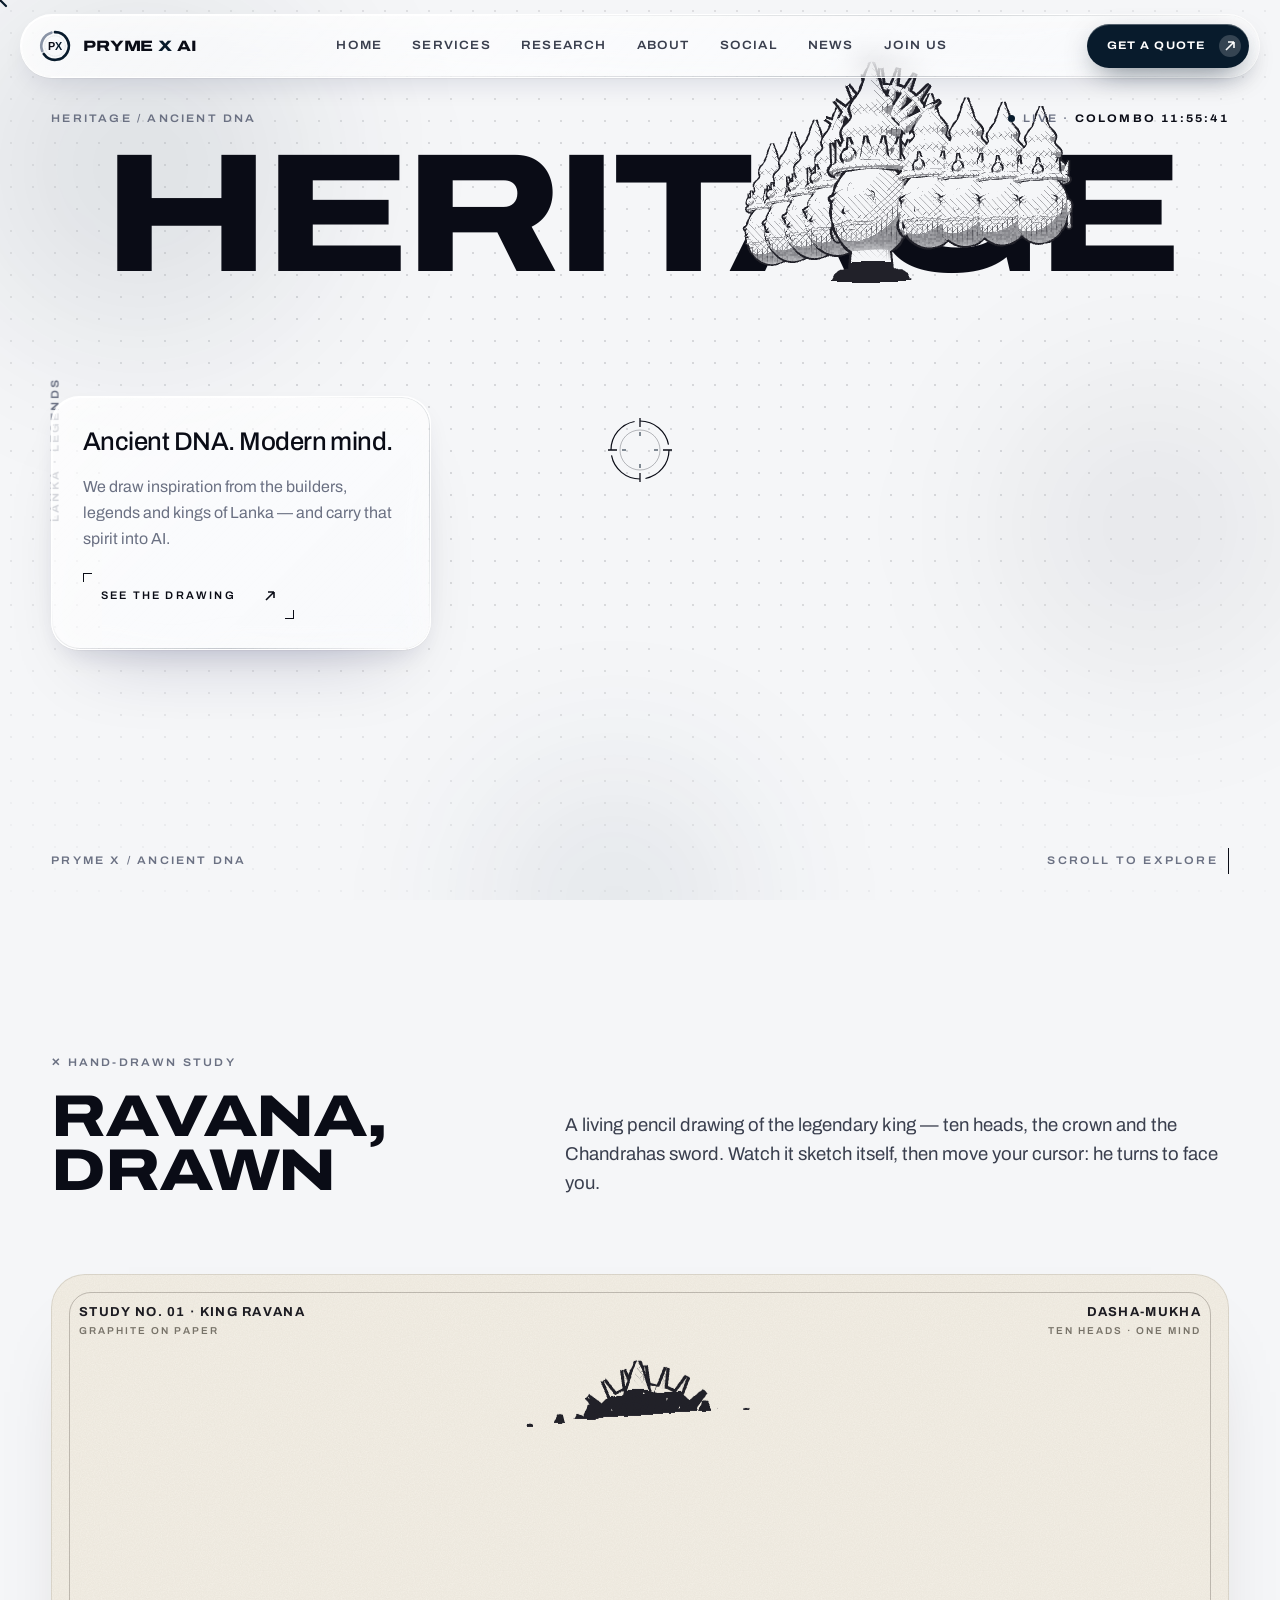
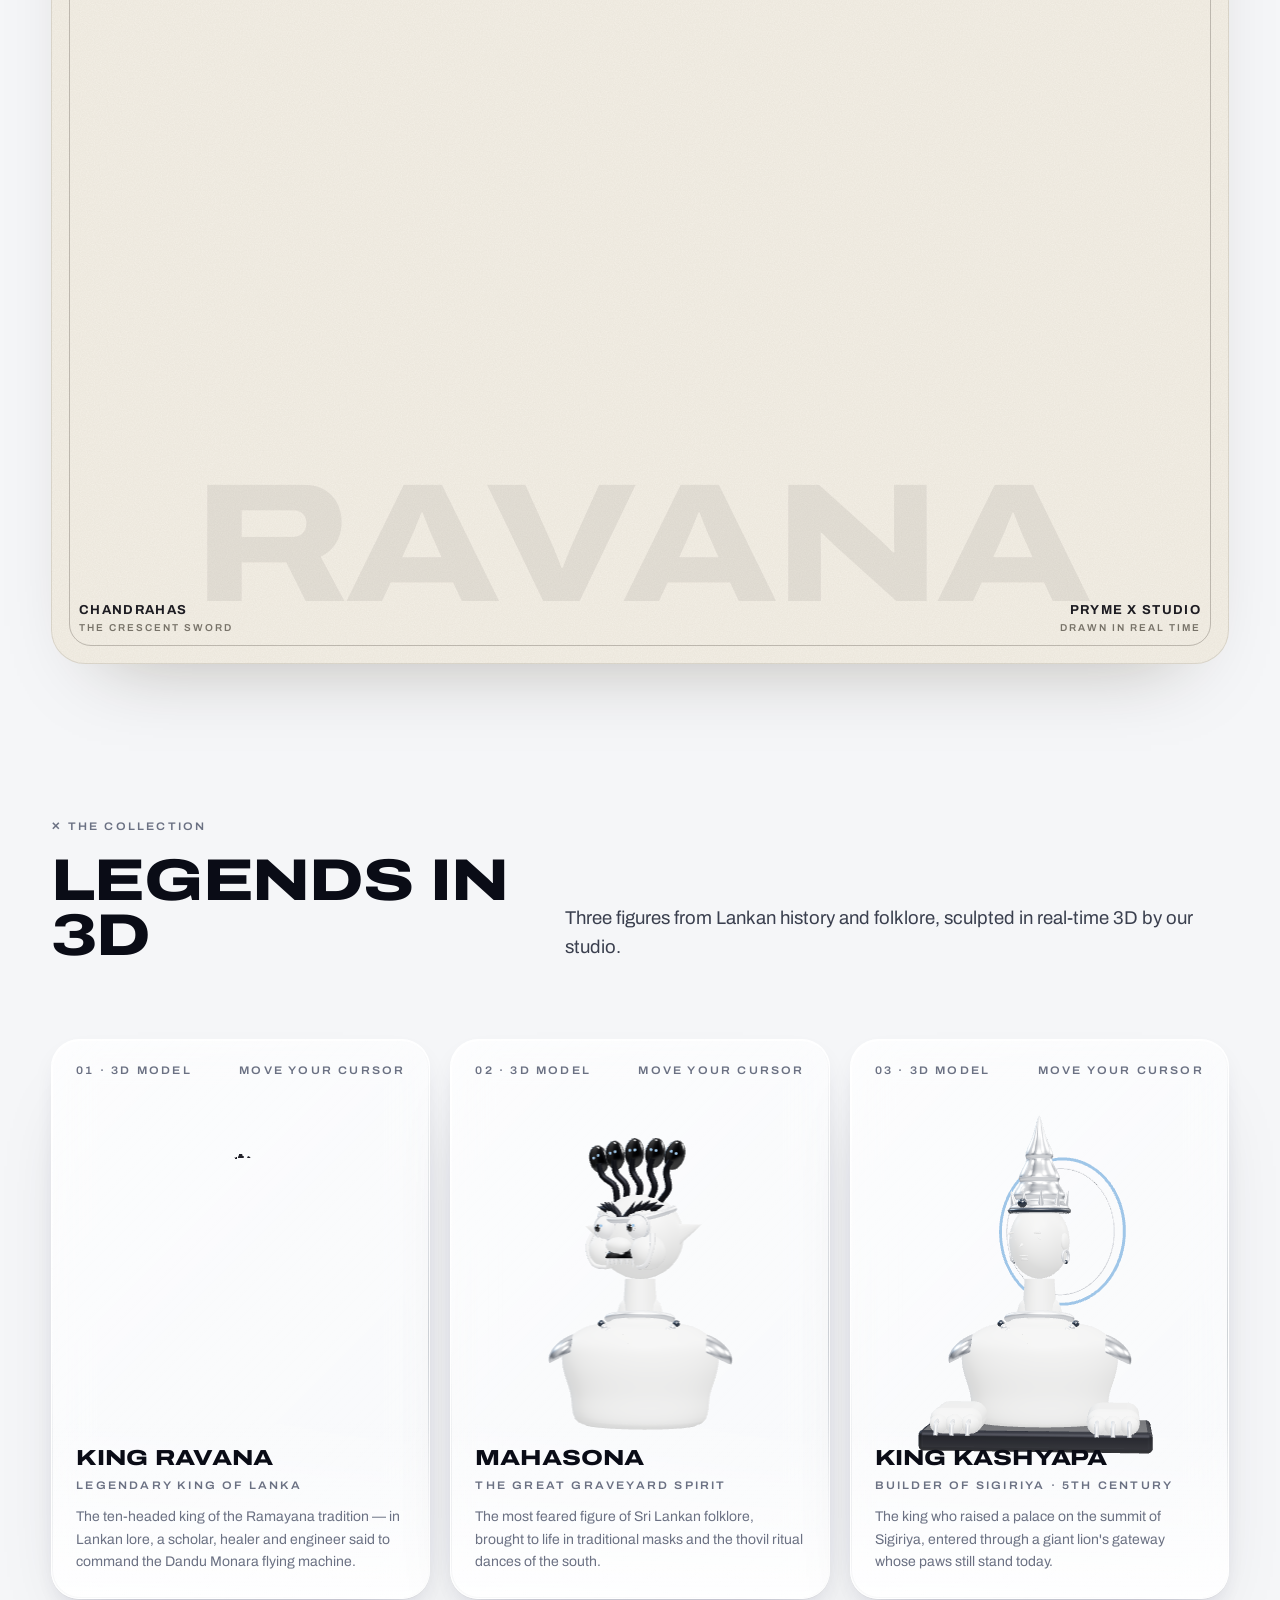
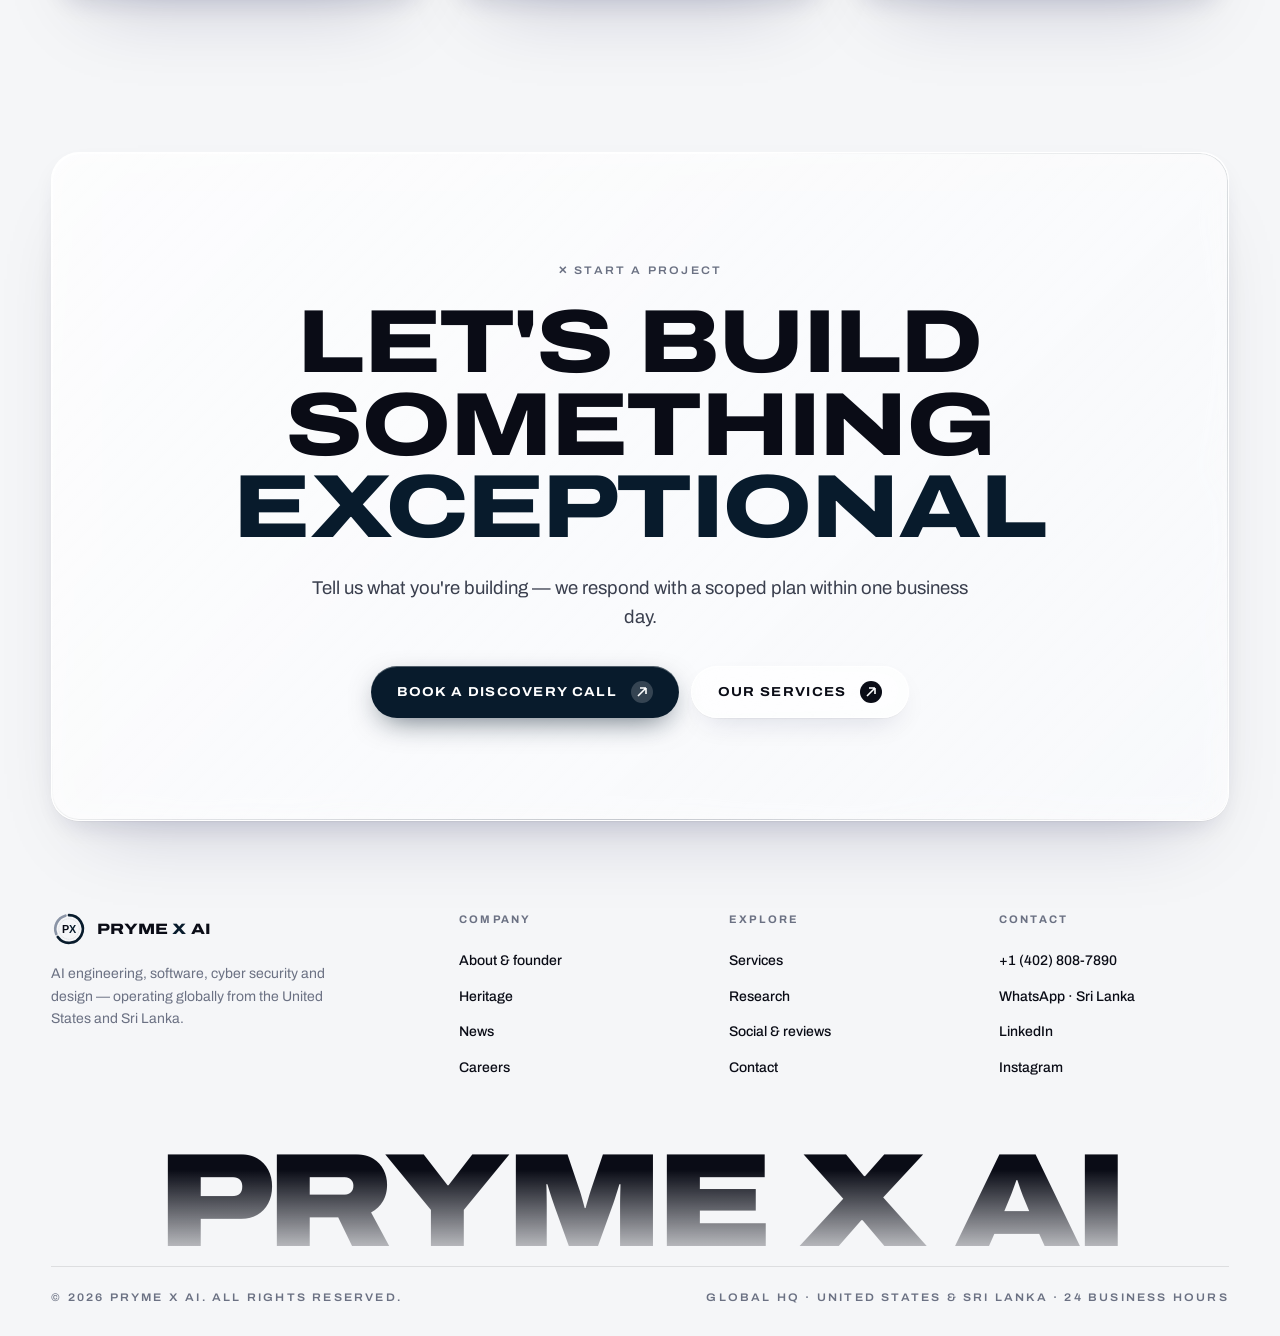
==== commit 90264ac1: "Add script for ravana3d.js in heritage.html" ====
--- a/heritage.html
+++ b/heritage.html
@@ -22,6 +22,7 @@
 <script src="site-config.js"></script>
 <script src="assets/js/main.js" defer></script>
 <script type="module" src="assets/js/scenes.js"></script>
+<script type="module" src="assets/ravana3d/ravana3d.js"></script>
 </head>
 <body data-page-id="heritage">
 <div class="loader" aria-hidden="true">
